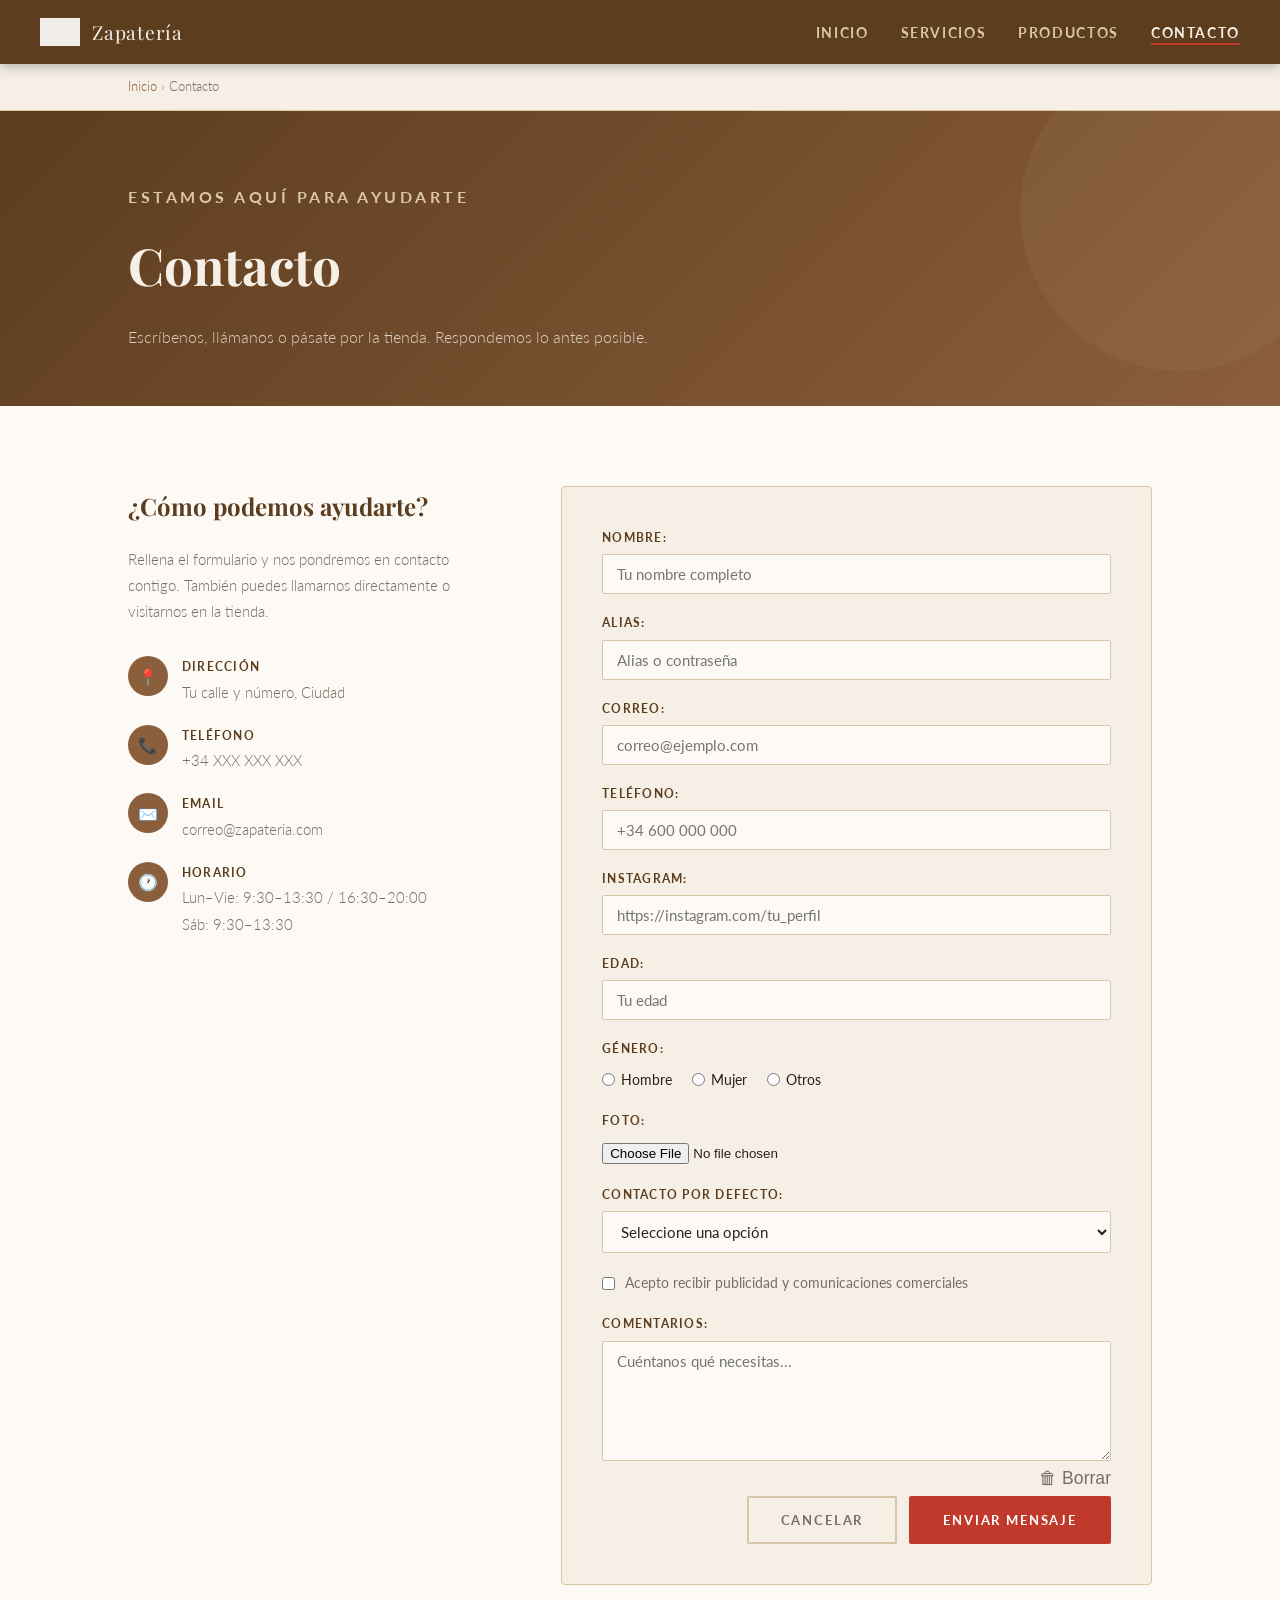
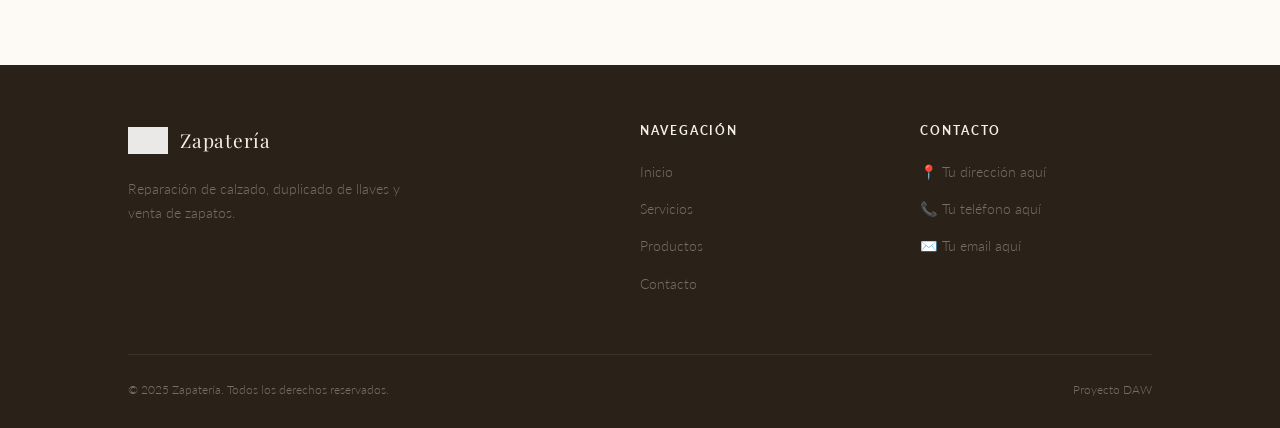
==== proyecto-zapateria/contacto.html @ 2c558ace "Rediseño del formulario y pagina principal. He hecho la pagina principal y he rediseñado el formular" ====
<!DOCTYPE html>
<html lang="es">
<head>
  <meta charset="UTF-8">
  <meta name="viewport" content="width=device-width, initial-scale=1.0">
  <title>Zapatería — Contacto</title>
  <link rel="stylesheet" href="style.css">
</head>
<body>

<nav>
  <div class="nav-logo">
    <img src="img/logo.png" alt="Logo">
    <span>Zapatería</span>
  </div>
  <ul class="nav-links">
    <li><a href="index.html">Inicio</a></li>
    <li><a href="servicios.html">Servicios</a></li>
    <li><a href="productos.html">Productos</a></li>
    <li><a href="contacto.html" class="active">Contacto</a></li>
  </ul>
</nav>

<div class="breadcrumb">
  <a href="index.html">Inicio</a> &rsaquo; Contacto
</div>

<div class="page-header">
  <p class="section-label">Estamos aquí para ayudarte</p>
  <h1>Contacto</h1>
  <p>Escríbenos, llámanos o pásate por la tienda. Respondemos lo antes posible.</p>
</div>

<section>
  <div class="contact-grid">

    <!-- INFO -->
    <div class="contact-info">
      <h3>¿Cómo podemos ayudarte?</h3>
      <p>Rellena el formulario y nos pondremos en contacto contigo. También puedes llamarnos directamente o visitarnos en la tienda.</p>

      <div class="info-item">
        <div class="info-icon">📍</div>
        <div>
          <strong>Dirección</strong>
          <span>Tu calle y número, Ciudad</span>
        </div>
      </div>
      <div class="info-item">
        <div class="info-icon">📞</div>
        <div>
          <strong>Teléfono</strong>
          <span>+34 XXX XXX XXX</span>
        </div>
      </div>
      <div class="info-item">
        <div class="info-icon">✉️</div>
        <div>
          <strong>Email</strong>
          <span>correo@zapateria.com</span>
        </div>
      </div>
      <div class="info-item">
        <div class="info-icon">🕐</div>
        <div>
          <strong>Horario</strong>
          <span>Lun–Vie: 9:30–13:30 / 16:30–20:00<br>Sáb: 9:30–13:30</span>
        </div>
      </div>
    </div>

  
    <div class="form-card">
      <form id="form">

        <label>Nombre:</label>
        <input type="text" maxlength="50" required placeholder="Tu nombre completo">

        <label>Alias:</label>
        <input type="password" placeholder="Alias o contraseña">

        <label>Correo:</label>
        <input type="email" id="correo" placeholder="correo@ejemplo.com">

        <label>Teléfono:</label>
        <input type="tel" id="telefono" placeholder="+34 600 000 000">

        <label>Instagram:</label>
        <input type="url" id="instagram" placeholder="https://instagram.com/tu_perfil">

        <label>Edad:</label>
        <input type="number" min="0" max="110" required placeholder="Tu edad">

        <label>Género:</label>
        <div class="radio-group">
          <label><input type="radio" name="genero" value="Hombre" required> Hombre</label>
          <label><input type="radio" name="genero" value="Mujer"> Mujer</label>
          <label><input type="radio" name="genero" value="Otros"> Otros</label>
        </div>

        <label style="margin-top:18px;">Foto:</label>
        <input type="file" style="margin-top:6px;">

        <label>Contacto por defecto:</label>
        <select id="contacto" required>
          <option value="">Seleccione una opción</option>
        </select>

        <div class="checkbox-row">
          <input type="checkbox" required id="publi">
          <label for="publi" style="margin:0; text-transform:none; letter-spacing:0; font-weight:400; font-size:0.9rem; color:var(--gris);">Acepto recibir publicidad y comunicaciones comerciales</label>
        </div>

        <label>Comentarios:</label>
        <textarea id="comentarios" maxlength="1000" placeholder="Cuéntanos qué necesitas..."></textarea>
        <button type="button" class="trash-btn" onclick="borrar()" title="Borrar comentarios">🗑 Borrar</button>

        <input type="hidden" id="hora">

        <div class="form-btns">
          <input type="reset" value="Cancelar" class="btn btn-outline" style="color:var(--gris); border-color:var(--arena); cursor:pointer;">
          <input type="submit" value="Enviar mensaje" class="btn btn-primary" style="cursor:pointer;">
        </div>

      </form>
    </div>

  </div>
</section>

<!-- FOOTER -->
<footer>
  <div class="footer-grid">
    <div class="footer-brand">
      <div class="nav-logo">
        <img src="img/logo.png" alt="Logo">
        <span>Zapatería</span>
      </div>
      <p>Reparación de calzado, duplicado de llaves y venta de zapatos.</p>
    </div>
    <div>
      <h4>Navegación</h4>
      <ul>
        <li><a href="index.html">Inicio</a></li>
        <li><a href="servicios.html">Servicios</a></li>
        <li><a href="productos.html">Productos</a></li>
        <li><a href="contacto.html">Contacto</a></li>
      </ul>
    </div>
    <div>
      <h4>Contacto</h4>
      <ul>
        <li><a href="#">📍 Tu dirección aquí</a></li>
        <li><a href="#">📞 Tu teléfono aquí</a></li>
        <li><a href="#">✉️ Tu email aquí</a></li>
      </ul>
    </div>
  </div>
  <div class="footer-bottom">
    <span>© 2025 Zapatería. Todos los derechos reservados.</span>
    <span>Proyecto DAW</span>
  </div>
</footer>

<script src="script.js"></script>
</body>
</html>
---- proyecto-zapateria/style.css ----
@import url('https://fonts.googleapis.com/css2?family=Playfair+Display:ital,wght@0,400;0,700;1,400&family=Lato:wght@300;400;700&display=swap');

/* variables de colores */
:root {
  --cuero:     #8B5E3C;
  --cuero-osc: #5C3D1E;
  --crema:     #F5EFE6;
  --arena:     #D9C5A7;
  --carbon:    #2A2118;
  --gris:      #7A6E64;
  --blanco:    #FDFAF6;
  --acento:    #C0392B;
}

/* resetear */
*, *::before, *::after { box-sizing: border-box; margin: 0; padding: 0; }

html { scroll-behavior: smooth; }

body {
  font-family: 'Lato', sans-serif;
  background-color: var(--blanco);
  color: var(--carbon);
  font-weight: 300;
  line-height: 1.7;
}

a { color: inherit; text-decoration: none; }
img { max-width: 100%; display: block; }

/* navbar */
nav {
  position: sticky;
  top: 0;
  z-index: 100;
  background: var(--cuero-osc);
  display: flex;
  align-items: center;
  justify-content: space-between;
  padding: 0 40px;
  height: 64px;
  box-shadow: 0 2px 12px rgba(0,0,0,0.3);
}

.nav-logo {
  display: flex;
  align-items: center;
  gap: 12px;
}

.nav-logo img {
  height: 40px;
  width: 40px;
  object-fit: contain;
  filter: brightness(0) invert(1);
  opacity: 0.9;
}

.nav-logo span {
  font-family: 'Playfair Display', serif;
  font-size: 1.2rem;
  color: var(--crema);
  letter-spacing: 0.04em;
}

.nav-links {
  display: flex;
  gap: 32px;
  list-style: none;
}

.nav-links a {
  color: var(--arena);
  font-size: 0.85rem;
  font-weight: 700;
  letter-spacing: 0.12em;
  text-transform: uppercase;
  transition: color 0.2s;
  position: relative;
  padding-bottom: 4px;
}

.nav-links a::after {
  content: '';
  position: absolute;
  bottom: 0; left: 0;
  width: 0; height: 2px;
  background: var(--acento);
  transition: width 0.25s ease;
}

.nav-links a:hover { color: var(--crema); }
.nav-links a:hover::after, .nav-links a.active::after { width: 100%; }
.nav-links a.active { color: var(--crema); }

/* clase hero */
.hero {
  min-height: 88vh;
  display: flex;
  flex-direction: column;
  justify-content: center;
  align-items: flex-start;
  padding: 80px 10vw;
  background:
    linear-gradient(135deg, rgba(44,26,10,0.82) 0%, rgba(139,94,60,0.55) 100%),
    url('') center/cover no-repeat;
  position: relative;
  overflow: hidden;
}

.hero::before {
  content: '';
  position: absolute;
  inset: 0;
  background: repeating-linear-gradient(
    45deg,
    transparent,
    transparent 40px,
    rgba(255,255,255,0.015) 40px,
    rgba(255,255,255,0.015) 41px
  );
}

.hero-tag {
  font-size: 0.75rem;
  font-weight: 700;
  letter-spacing: 0.2em;
  text-transform: uppercase;
  color: var(--arena);
  margin-bottom: 20px;
  opacity: 0;
  animation: fadeUp 0.6s 0.2s forwards;
}

.hero h1 {
  font-family: 'Playfair Display', serif;
  font-size: clamp(2.8rem, 6vw, 5rem);
  color: var(--crema);
  line-height: 1.1;
  max-width: 660px;
  margin-bottom: 24px;
  opacity: 0;
  animation: fadeUp 0.7s 0.35s forwards;
}

.hero h1 em {
  font-style: italic;
  color: var(--arena);
}

.hero p {
  font-size: 1.1rem;
  color: rgba(245,239,230,0.85);
  max-width: 480px;
  margin-bottom: 40px;
  opacity: 0;
  animation: fadeUp 0.7s 0.5s forwards;
}

.hero-btns {
  display: flex;
  gap: 16px;
  flex-wrap: wrap;
  opacity: 0;
  animation: fadeUp 0.7s 0.65s forwards;
}

@keyframes fadeUp {
  from { opacity: 0; transform: translateY(24px); }
  to   { opacity: 1; transform: translateY(0); }
}

/* botone*/
.btn {
  display: inline-block;
  padding: 14px 32px;
  font-family: 'Lato', sans-serif;
  font-size: 0.82rem;
  font-weight: 700;
  letter-spacing: 0.14em;
  text-transform: uppercase;
  border-radius: 2px;
  cursor: pointer;
  transition: all 0.22s ease;
  border: 2px solid transparent;
}

.btn-primary {
  background: var(--acento);
  color: #fff;
  border-color: var(--acento);
}
.btn-primary:hover {
  background: transparent;
  color: var(--acento);
}

.btn-outline {
  background: transparent;
  color: var(--crema);
  border-color: var(--arena);
}
.btn-outline:hover {
  background: var(--crema);
  color: var(--cuero-osc);
  border-color: var(--crema);
}

.btn-dark {
  background: var(--cuero-osc);
  color: var(--crema);
  border-color: var(--cuero-osc);
}
.btn-dark:hover {
  background: transparent;
  color: var(--cuero-osc);
}

/* seccion base */
section { padding: 80px 10vw; }

.section-label {
  font-size: 0.72rem;
  font-weight: 700;
  letter-spacing: 0.22em;
  text-transform: uppercase;
  color: var(--acento);
  margin-bottom: 12px;
}

.section-title {
  font-family: 'Playfair Display', serif;
  font-size: clamp(1.8rem, 3.5vw, 2.8rem);
  line-height: 1.2;
  color: var(--cuero-osc);
  margin-bottom: 16px;
}

.section-sub {
  font-size: 1rem;
  color: var(--gris);
  max-width: 520px;
  margin-bottom: 52px;
}

/* cards */
.cards-grid {
  display: grid;
  grid-template-columns: repeat(auto-fit, minmax(260px, 1fr));
  gap: 28px;
}

.card {
  background: var(--crema);
  border-radius: 4px;
  overflow: hidden;
  transition: transform 0.25s, box-shadow 0.25s;
  border: 1px solid var(--arena);
}

.card:hover {
  transform: translateY(-6px);
  box-shadow: 0 16px 40px rgba(92,61,30,0.15);
}

.card-img {
  width: 100%;
  height: 200px;
  object-fit: cover;
}

.card-img-placeholder {
  width: 100%;
  height: 200px;
  background: linear-gradient(135deg, var(--arena), var(--cuero));
  display: flex;
  align-items: center;
  justify-content: center;
  font-size: 3rem;
}

.card-body { padding: 24px; }

.card-body h3 {
  font-family: 'Playfair Display', serif;
  font-size: 1.2rem;
  color: var(--cuero-osc);
  margin-bottom: 8px;
}

.card-body p {
  font-size: 0.92rem;
  color: var(--gris);
  line-height: 1.6;
}

.card-price {
  display: inline-block;
  margin-top: 14px;
  font-weight: 700;
  font-size: 1.05rem;
  color: var(--cuero);
}

/* dividor*/
.divider {
  width: 60px;
  height: 3px;
  background: var(--acento);
  margin: 16px 0 48px 0;
}

/* banner */
.strip {
  background: var(--cuero-osc);
  color: var(--crema);
  padding: 64px 10vw;
  display: flex;
  align-items: center;
  justify-content: space-between;
  gap: 32px;
  flex-wrap: wrap;
}

.strip h2 {
  font-family: 'Playfair Display', serif;
  font-size: clamp(1.6rem, 3vw, 2.4rem);
  max-width: 480px;
  line-height: 1.25;
}

.strip h2 em { font-style: italic; color: var(--arena); }

/* sobre secciones */
.about-grid {
  display: grid;
  grid-template-columns: 1fr 1fr;
  gap: 64px;
  align-items: center;
}

.about-img-wrap {
  position: relative;
}

.about-img-wrap img {
  width: 100%;
  height: 460px;
  object-fit: cover;
  border-radius: 4px;
}

.about-img-wrap::after {
  content: '';
  position: absolute;
  bottom: -16px; right: -16px;
  width: 60%;
  height: 60%;
  border: 3px solid var(--arena);
  border-radius: 4px;
  z-index: -1;
}

.about-text .section-title { margin-bottom: 20px; }

.about-text p {
  color: var(--gris);
  margin-bottom: 16px;
}

.about-stats {
  display: flex;
  gap: 40px;
  margin-top: 36px;
  flex-wrap: wrap;
}

.stat strong {
  display: block;
  font-family: 'Playfair Display', serif;
  font-size: 2rem;
  color: var(--cuero);
}

.stat span {
  font-size: 0.82rem;
  font-weight: 700;
  letter-spacing: 0.1em;
  text-transform: uppercase;
  color: var(--gris);
}

/* headers */
.page-header {
  background: linear-gradient(135deg, var(--cuero-osc), var(--cuero));
  padding: 72px 10vw 56px;
  position: relative;
  overflow: hidden;
}

.page-header::before {
  content: '';
  position: absolute;
  top: -60px; right: -60px;
  width: 320px; height: 320px;
  border-radius: 50%;
  background: rgba(255,255,255,0.04);
}

.page-header .section-label { color: var(--arena); }

.page-header h1 {
  font-family: 'Playfair Display', serif;
  font-size: clamp(2rem, 4vw, 3.2rem);
  color: var(--crema);
  margin-bottom: 14px;
}

.page-header p {
  color: rgba(245,239,230,0.8);
  max-width: 520px;
  font-size: 1rem;
}

/* breadcrumb*/
.breadcrumb {
  background: var(--crema);
  padding: 12px 10vw;
  font-size: 0.8rem;
  color: var(--gris);
  border-bottom: 1px solid var(--arena);
}

.breadcrumb a { color: var(--cuero); }
.breadcrumb a:hover { text-decoration: underline; }

/* footer */
footer {
  background: var(--carbon);
  color: var(--arena);
  padding: 56px 10vw 28px;
}

.footer-grid {
  display: grid;
  grid-template-columns: 2fr 1fr 1fr;
  gap: 48px;
  margin-bottom: 48px;
}

.footer-brand .nav-logo { margin-bottom: 16px; }
.footer-brand p { font-size: 0.88rem; color: var(--gris); max-width: 280px; }

footer h4 {
  font-size: 0.75rem;
  font-weight: 700;
  letter-spacing: 0.16em;
  text-transform: uppercase;
  color: var(--crema);
  margin-bottom: 16px;
}

footer ul { list-style: none; }
footer ul li { margin-bottom: 10px; }
footer ul a {
  font-size: 0.88rem;
  color: var(--gris);
  transition: color 0.2s;
}
footer ul a:hover { color: var(--crema); }

.footer-bottom {
  border-top: 1px solid rgba(255,255,255,0.08);
  padding-top: 24px;
  font-size: 0.78rem;
  color: var(--gris);
  display: flex;
  justify-content: space-between;
  flex-wrap: wrap;
  gap: 8px;
}

/* formulario contacto*/
.contact-grid {
  display: grid;
  grid-template-columns: 1fr 1.6fr;
  gap: 64px;
  align-items: start;
}

.contact-info h3 {
  font-family: 'Playfair Display', serif;
  font-size: 1.5rem;
  color: var(--cuero-osc);
  margin-bottom: 20px;
}

.contact-info p { color: var(--gris); font-size: 0.95rem; margin-bottom: 32px; }

.info-item {
  display: flex;
  align-items: flex-start;
  gap: 14px;
  margin-bottom: 20px;
}

.info-icon {
  width: 40px; height: 40px;
  background: var(--cuero);
  color: #fff;
  border-radius: 50%;
  display: flex; align-items: center; justify-content: center;
  font-size: 1rem;
  flex-shrink: 0;
}

.info-item strong { display: block; font-size: 0.78rem; letter-spacing: 0.1em; text-transform: uppercase; color: var(--cuero-osc); }
.info-item span { font-size: 0.92rem; color: var(--gris); }

/* estilos formulario */
.form-card {
  background: var(--crema);
  border: 1px solid var(--arena);
  border-radius: 4px;
  padding: 40px;
}

.form-card label {
  display: block;
  font-size: 0.78rem;
  font-weight: 700;
  letter-spacing: 0.1em;
  text-transform: uppercase;
  color: var(--cuero-osc);
  margin-bottom: 6px;
  margin-top: 18px;
}

.form-card label:first-child { margin-top: 0; }

.form-card input[type="text"],
.form-card input[type="email"],
.form-card input[type="tel"],
.form-card input[type="url"],
.form-card input[type="number"],
.form-card input[type="password"],
.form-card select,
.form-card textarea {
  width: 100%;
  padding: 10px 14px;
  border: 1px solid var(--arena);
  border-radius: 2px;
  background: var(--blanco);
  font-family: 'Lato', sans-serif;
  font-size: 0.95rem;
  color: var(--carbon);
  transition: border-color 0.2s;
  margin-top: 0;
  margin-bottom: 0;
}

.form-card input:focus,
.form-card select:focus,
.form-card textarea:focus {
  outline: none;
  border-color: var(--cuero);
}

.form-card .radio-group {
  display: flex; gap: 20px; margin-top: 8px; flex-wrap: wrap;
}

.form-card .radio-group label {
  font-size: 0.9rem;
  font-weight: 400;
  text-transform: none;
  letter-spacing: 0;
  color: var(--carbon);
  display: flex; align-items: center; gap: 6px;
  margin: 0; cursor: pointer;
}

.form-card .checkbox-row {
  display: flex; align-items: center; gap: 10px;
  margin: 18px 0; font-size: 0.9rem; color: var(--gris);
}

.form-card textarea { resize: vertical; min-height: 120px; }

.form-card .form-btns {
  display: flex; gap: 12px; margin-top: 28px; justify-content: flex-end;
}

.trash-btn {
  background: none; border: none; font-size: 1.1rem;
  cursor: pointer; color: var(--gris);
  float: right; transition: color 0.2s;
}
.trash-btn:hover { color: var(--acento); }

/* servicios */
.tabs {
  display: flex;
  gap: 4px;
  margin-bottom: 40px;
  border-bottom: 2px solid var(--arena);
  flex-wrap: wrap;
}

.tab-btn {
  padding: 12px 24px;
  background: none;
  border: none;
  font-family: 'Lato', sans-serif;
  font-size: 0.82rem;
  font-weight: 700;
  letter-spacing: 0.12em;
  text-transform: uppercase;
  color: var(--gris);
  cursor: pointer;
  border-bottom: 3px solid transparent;
  margin-bottom: -2px;
  transition: all 0.2s;
}

.tab-btn:hover { color: var(--cuero); }
.tab-btn.active { color: var(--cuero-osc); border-bottom-color: var(--acento); }

.tab-panel { display: none; }
.tab-panel.active { display: block; }

/* tabla precios */
.price-table {
  width: 100%;
  border-collapse: collapse;
  margin-top: 24px;
  font-size: 0.95rem;
}

.price-table th {
  background: var(--cuero-osc);
  color: var(--crema);
  padding: 14px 18px;
  text-align: left;
  font-size: 0.75rem;
  letter-spacing: 0.12em;
  text-transform: uppercase;
}

.price-table td {
  padding: 13px 18px;
  border-bottom: 1px solid var(--arena);
  color: var(--carbon);
}

.price-table tr:nth-child(even) td { background: var(--crema); }
.price-table tr:hover td { background: rgba(139,94,60,0.08); }

/* responsive */
@media (max-width: 768px) {
  nav { padding: 0 20px; }
  .nav-links { gap: 18px; }
  .nav-links a { font-size: 0.75rem; }
  section { padding: 60px 6vw; }
  .about-grid, .contact-grid, .footer-grid { grid-template-columns: 1fr; }
  .about-img-wrap::after { display: none; }
  .strip { flex-direction: column; }
  .hero { padding: 60px 6vw; }
}
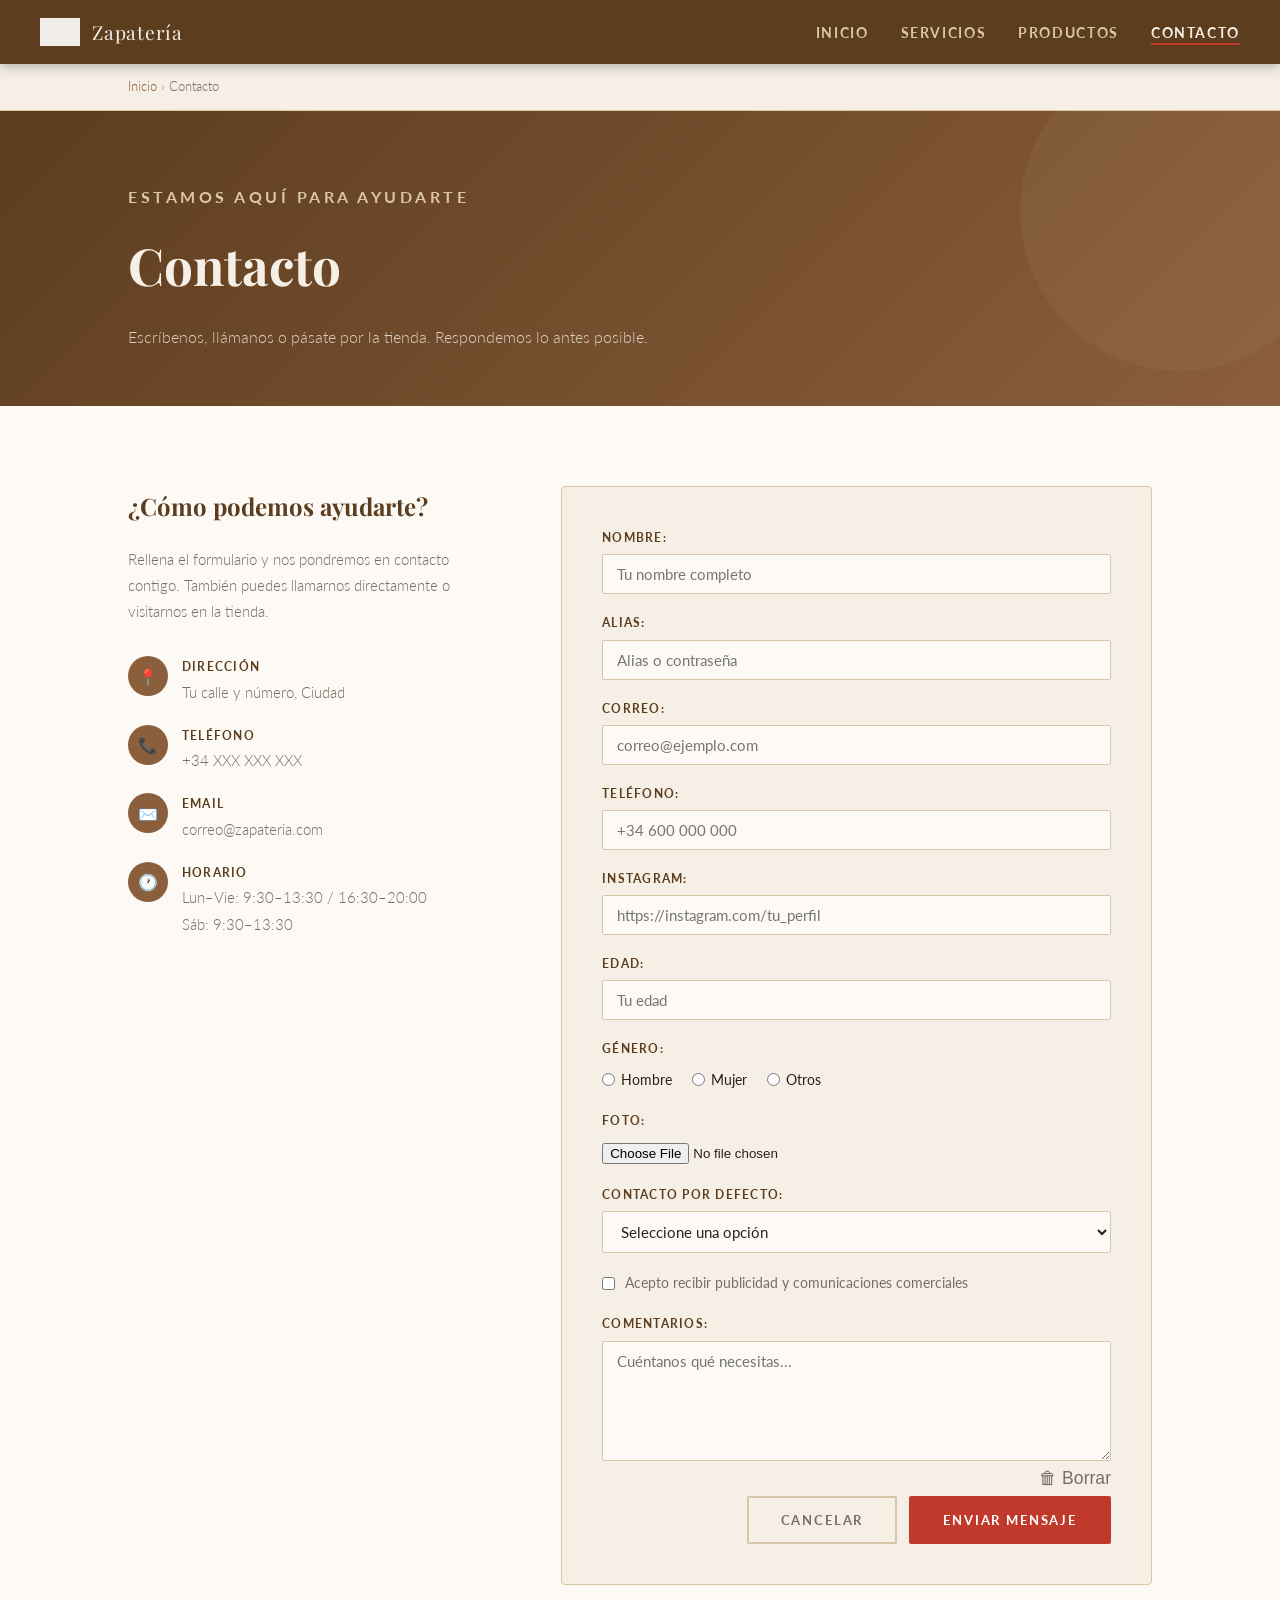
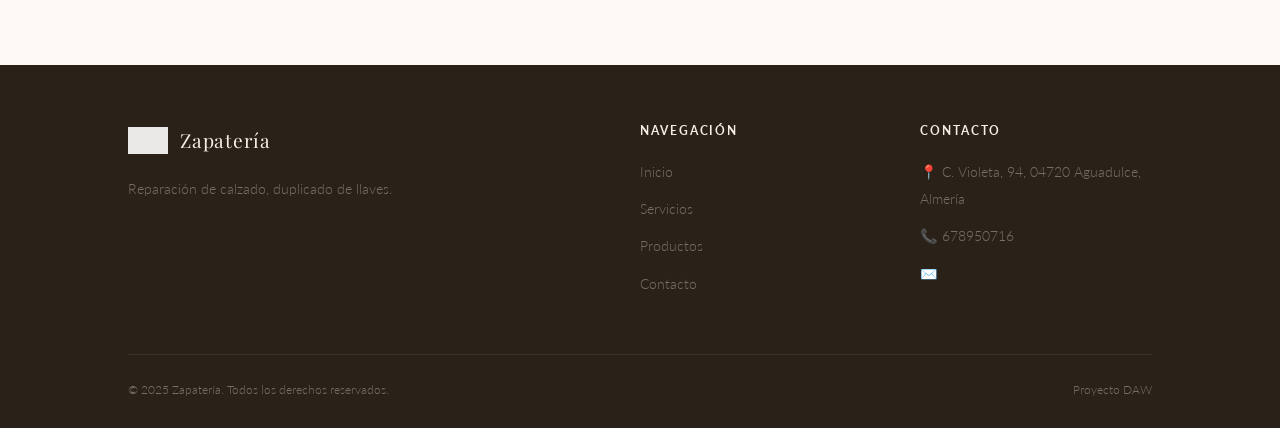
==== commit 12c1338d: "Añado pagina de productos y servicios y actualizo He añadido pagina de productos y otra de servicios" ====
--- a/proyecto-zapateria/contacto.html
+++ b/proyecto-zapateria/contacto.html
@@ -136,7 +136,7 @@
         <img src="img/logo.png" alt="Logo">
         <span>Zapatería</span>
       </div>
-      <p>Reparación de calzado, duplicado de llaves y venta de zapatos.</p>
+      <p>Reparación de calzado, duplicado de llaves.</p>
     </div>
     <div>
       <h4>Navegación</h4>
@@ -150,9 +150,9 @@
     <div>
       <h4>Contacto</h4>
       <ul>
-        <li><a href="#">📍 Tu dirección aquí</a></li>
-        <li><a href="#">📞 Tu teléfono aquí</a></li>
-        <li><a href="#">✉️ Tu email aquí</a></li>
+        <li><a href="#">📍 C. Violeta, 94, 04720 Aguadulce, Almería</a></li>
+        <li><a href="#">📞 678950716</a></li>
+        <li><a href="#">✉️ </a></li>
       </ul>
     </div>
   </div>
